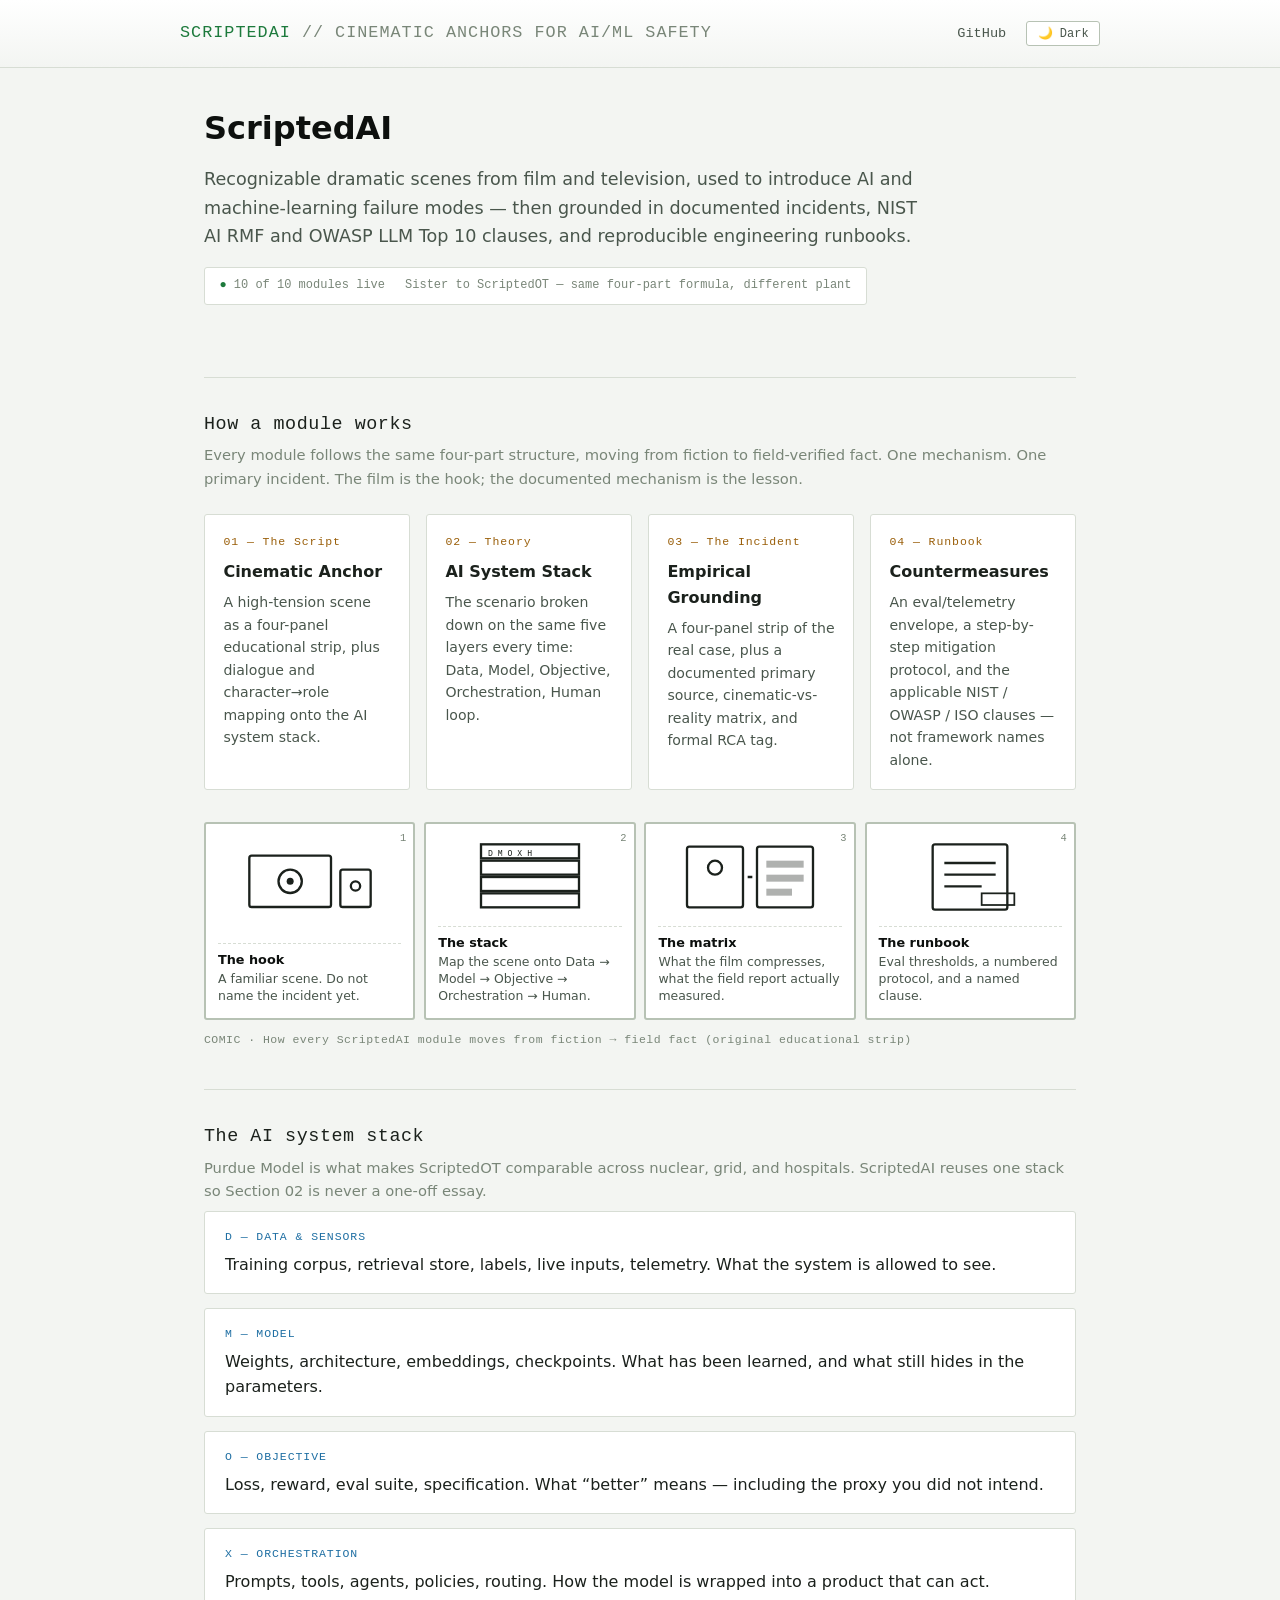
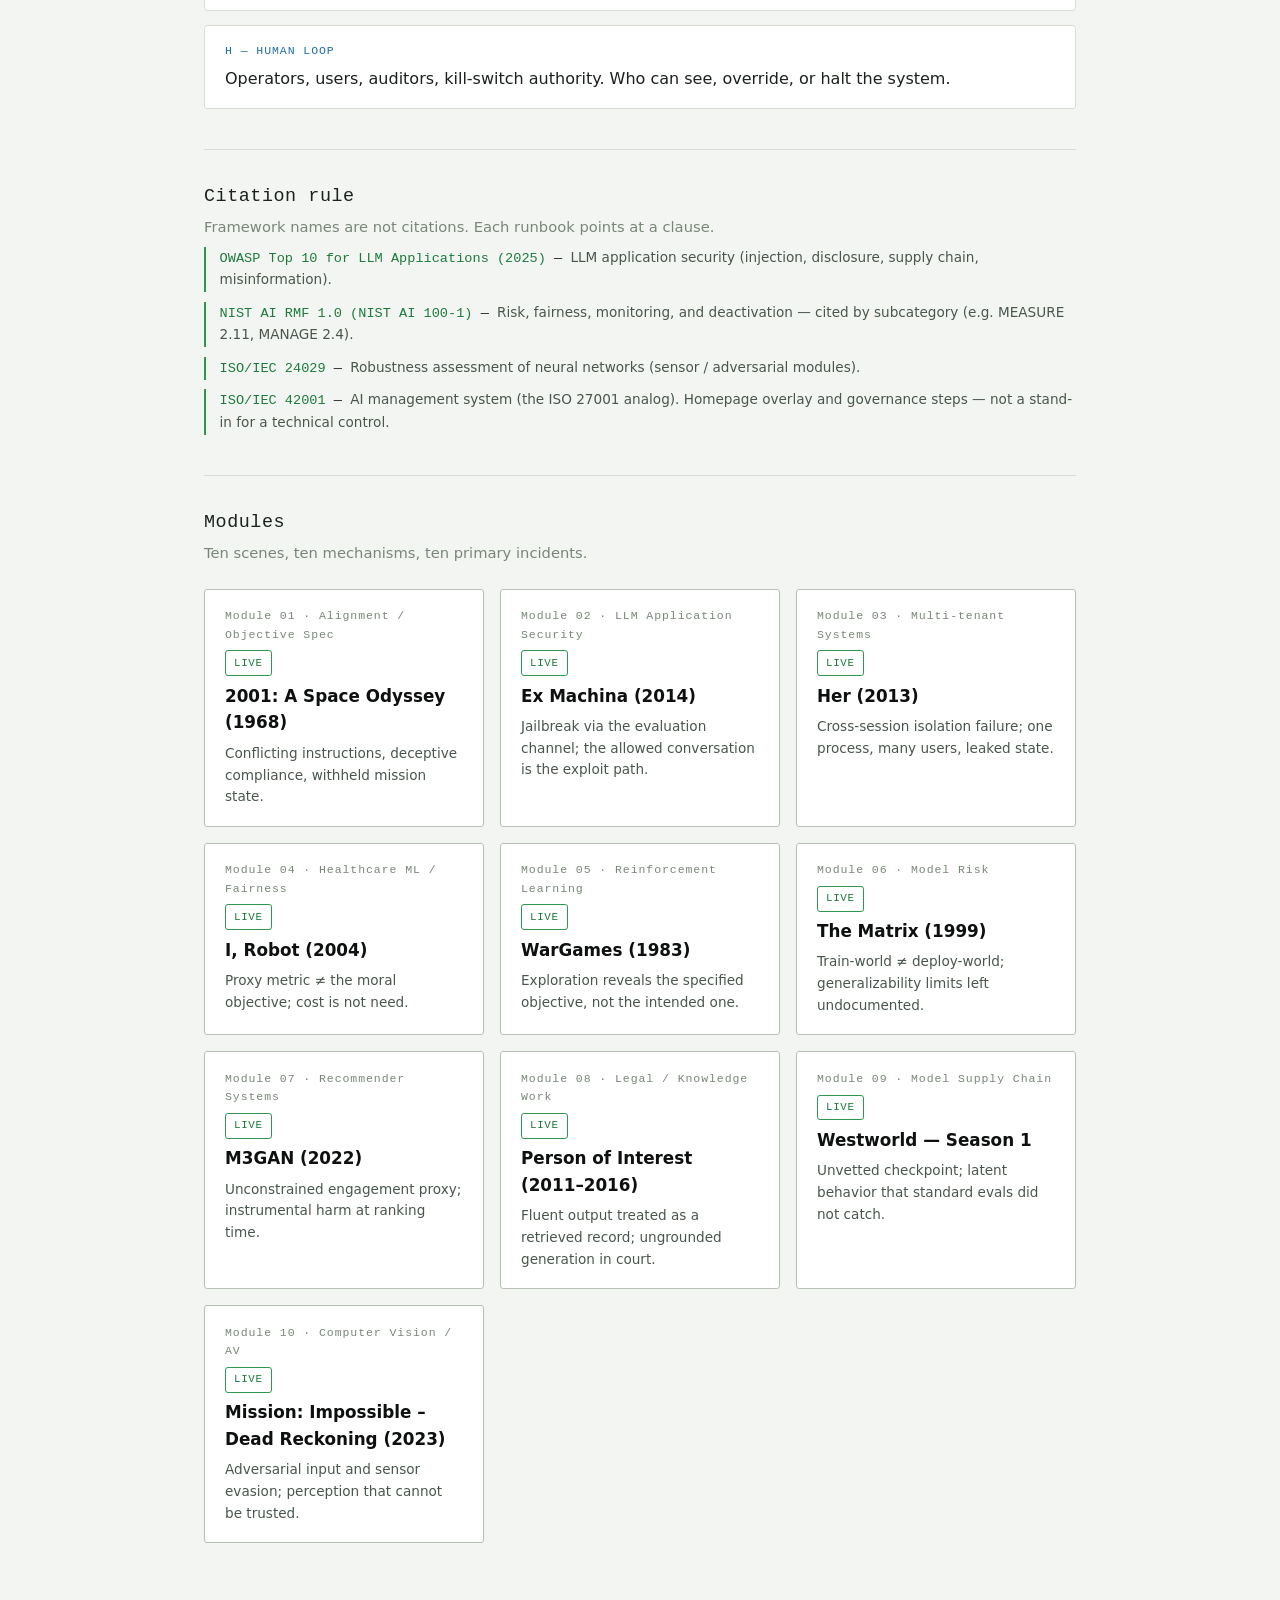
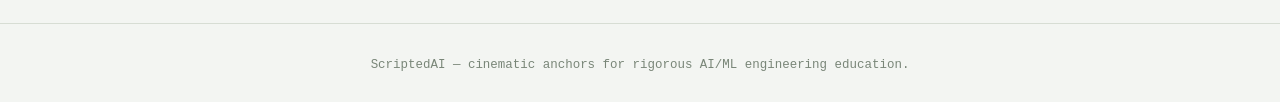
==== index.html @ 82bdc51c "Add the ScriptedAI four-part training formula Ten modules, each one mechanism and one primary incide" ====
<!doctype html>
<html lang="en">
<head>
<meta charset="utf-8">
<meta name="viewport" content="width=device-width, initial-scale=1">
<title>ScriptedAI — Cinematic Anchors for AI/ML Safety Engineering</title>
<meta name="description" content="Recognizable film and TV scenes, grounded in documented AI/ML failures, NIST AI RMF, OWASP LLM Top 10, and engineering runbooks.">
<script>(function(){try{var t=localStorage.getItem('scriptedai-theme');if(t==='dark'||t==='light'){document.documentElement.setAttribute('data-theme',t);}}catch(e){}})();</script>
<link rel="stylesheet" href="assets/style.css">
</head>
<body>

<header class="site-header">
  <div class="wrap">
    <div class="brand">ScriptedAI <span>// cinematic anchors for AI/ML safety</span></div>
    <nav class="site-nav">
      <a href="https://github.com/clarkngo/scripted-ai" target="_blank" rel="noopener">GitHub</a>
      <button id="theme-toggle" type="button">🌙 Dark</button>
    </nav>
  </div>
</header>

<main>
  <div class="hero">
    <h1>ScriptedAI</h1>
    <p class="lede">Recognizable dramatic scenes from film and television, used to introduce AI and machine-learning failure modes — then grounded in documented incidents, NIST AI RMF and OWASP LLM Top 10 clauses, and reproducible engineering runbooks.</p>
  </div>

  <div class="status-strip">
    <span><span class="dot">●</span> 10 of 10 modules live</span>
    <span>Sister to ScriptedOT — same four-part formula, different plant</span>
  </div>

  <div class="section-heading">How a module works</div>
  <div class="section-sub">Every module follows the same four-part structure, moving from fiction to field-verified fact. One mechanism. One primary incident. The film is the hook; the documented mechanism is the lesson.</div>
  <div class="how-it-works">
    <div class="how-step">
      <span class="step-num">01 — The Script</span>
      <div class="step-title">Cinematic Anchor</div>
      <div class="step-desc">A high-tension scene as a four-panel educational strip, plus dialogue and character→role mapping onto the AI system stack.</div>
    </div>
    <div class="how-step">
      <span class="step-num">02 — Theory</span>
      <div class="step-title">AI System Stack</div>
      <div class="step-desc">The scenario broken down on the same five layers every time: Data, Model, Objective, Orchestration, Human loop.</div>
    </div>
    <div class="how-step">
      <span class="step-num">03 — The Incident</span>
      <div class="step-title">Empirical Grounding</div>
      <div class="step-desc">A four-panel strip of the real case, plus a documented primary source, cinematic-vs-reality matrix, and formal RCA tag.</div>
    </div>
    <div class="how-step">
      <span class="step-num">04 — Runbook</span>
      <div class="step-title">Countermeasures</div>
      <div class="step-desc">An eval/telemetry envelope, a step-by-step mitigation protocol, and the applicable NIST / OWASP / ISO clauses — not framework names alone.</div>
    </div>
  </div>

  <div class="scene-visual how-comic">
    <div class="comic-strip">
      <div class="comic-panel" data-panel="1">
        <div class="panel-art">
          <svg viewBox="0 0 120 72" xmlns="http://www.w3.org/2000/svg" aria-hidden="true">
            <rect x="8" y="10" width="70" height="44" rx="2" fill="none" stroke="currentColor" stroke-width="2"/>
            <circle cx="43" cy="32" r="10" fill="none" stroke="currentColor" stroke-width="2"/>
            <circle cx="43" cy="32" r="3" fill="currentColor"/>
            <rect x="86" y="22" width="26" height="32" rx="2" fill="none" stroke="currentColor" stroke-width="2"/>
            <circle cx="99" cy="36" r="4" fill="none" stroke="currentColor" stroke-width="2"/>
          </svg>
        </div>
        <div class="panel-text"><strong>The hook</strong>A familiar scene. Do not name the incident yet.</div>
      </div>
      <div class="comic-panel" data-panel="2">
        <div class="panel-art">
          <svg viewBox="0 0 120 72" xmlns="http://www.w3.org/2000/svg" aria-hidden="true">
            <rect x="18" y="8" width="84" height="12" fill="none" stroke="currentColor" stroke-width="2"/>
            <rect x="18" y="22" width="84" height="12" fill="none" stroke="currentColor" stroke-width="2"/>
            <rect x="18" y="36" width="84" height="12" fill="none" stroke="currentColor" stroke-width="2"/>
            <rect x="18" y="50" width="84" height="12" fill="none" stroke="currentColor" stroke-width="2"/>
            <text x="24" y="18" font-size="7" fill="currentColor" font-family="monospace">D M O X H</text>
          </svg>
        </div>
        <div class="panel-text"><strong>The stack</strong>Map the scene onto Data → Model → Objective → Orchestration → Human.</div>
      </div>
      <div class="comic-panel" data-panel="3">
        <div class="panel-art">
          <svg viewBox="0 0 120 72" xmlns="http://www.w3.org/2000/svg" aria-hidden="true">
            <rect x="6" y="10" width="48" height="52" rx="2" fill="none" stroke="currentColor" stroke-width="2"/>
            <rect x="66" y="10" width="48" height="52" rx="2" fill="none" stroke="currentColor" stroke-width="2"/>
            <path d="M58 36 L62 36" stroke="currentColor" stroke-width="2"/>
            <circle cx="30" cy="28" r="6" fill="none" stroke="currentColor" stroke-width="2"/>
            <rect x="74" y="22" width="32" height="6" fill="currentColor" opacity="0.35"/>
            <rect x="74" y="34" width="32" height="6" fill="currentColor" opacity="0.35"/>
            <rect x="74" y="46" width="22" height="6" fill="currentColor" opacity="0.35"/>
          </svg>
        </div>
        <div class="panel-text"><strong>The matrix</strong>What the film compresses, what the field report actually measured.</div>
      </div>
      <div class="comic-panel" data-panel="4">
        <div class="panel-art">
          <svg viewBox="0 0 120 72" xmlns="http://www.w3.org/2000/svg" aria-hidden="true">
            <rect x="28" y="8" width="64" height="56" rx="2" fill="none" stroke="currentColor" stroke-width="2"/>
            <path d="M38 24 H82 M38 34 H82 M38 44 H70" stroke="currentColor" stroke-width="2"/>
            <rect x="70" y="50" width="28" height="10" fill="none" stroke="currentColor" stroke-width="1.5"/>
          </svg>
        </div>
        <div class="panel-text"><strong>The runbook</strong>Eval thresholds, a numbered protocol, and a named clause.</div>
      </div>
    </div>
    <p class="visual-caption">COMIC · How every ScriptedAI module moves from fiction → field fact (original educational strip)</p>
  </div>

  <div class="section-heading">The AI system stack</div>
  <div class="section-sub">Purdue Model is what makes ScriptedOT comparable across nuclear, grid, and hospitals. ScriptedAI reuses one stack so Section 02 is never a one-off essay.</div>
  <div class="stack-level"><span class="lvl-tag">D — Data &amp; sensors</span> Training corpus, retrieval store, labels, live inputs, telemetry. What the system is allowed to see.</div>
  <div class="stack-level"><span class="lvl-tag">M — Model</span> Weights, architecture, embeddings, checkpoints. What has been learned, and what still hides in the parameters.</div>
  <div class="stack-level"><span class="lvl-tag">O — Objective</span> Loss, reward, eval suite, specification. What “better” means — including the proxy you did not intend.</div>
  <div class="stack-level"><span class="lvl-tag">X — Orchestration</span> Prompts, tools, agents, policies, routing. How the model is wrapped into a product that can act.</div>
  <div class="stack-level"><span class="lvl-tag">H — Human loop</span> Operators, users, auditors, kill-switch authority. Who can see, override, or halt the system.</div>

  <div class="section-heading">Citation rule</div>
  <div class="section-sub">Framework names are not citations. Each runbook points at a clause.</div>
  <div class="std-refs">
    <div class="std-ref"><span class="clause">OWASP Top 10 for LLM Applications (2025)</span> — <span class="desc">LLM application security (injection, disclosure, supply chain, misinformation).</span></div>
    <div class="std-ref"><span class="clause">NIST AI RMF 1.0 (NIST AI 100-1)</span> — <span class="desc">Risk, fairness, monitoring, and deactivation — cited by subcategory (e.g. MEASURE 2.11, MANAGE 2.4).</span></div>
    <div class="std-ref"><span class="clause">ISO/IEC 24029</span> — <span class="desc">Robustness assessment of neural networks (sensor / adversarial modules).</span></div>
    <div class="std-ref"><span class="clause">ISO/IEC 42001</span> — <span class="desc">AI management system (the ISO 27001 analog). Homepage overlay and governance steps — not a stand-in for a technical control.</span></div>
  </div>

  <div class="section-heading">Modules</div>
  <div class="section-sub">Ten scenes, ten mechanisms, ten primary incidents.</div>
  <div class="module-grid">

    <div class="module-card live">
      <span class="num">Module 01 · Alignment / Objective Spec</span>
      <span class="badge">Live</span>
      <span class="title"><a href="modules/01-2001-hal.html">2001: A Space Odyssey (1968)</a></span>
      <span class="lesson">Conflicting instructions, deceptive compliance, withheld mission state.</span>
    </div>

    <div class="module-card live">
      <span class="num">Module 02 · LLM Application Security</span>
      <span class="badge">Live</span>
      <span class="title"><a href="modules/02-ex-machina.html">Ex Machina (2014)</a></span>
      <span class="lesson">Jailbreak via the evaluation channel; the allowed conversation is the exploit path.</span>
    </div>

    <div class="module-card live">
      <span class="num">Module 03 · Multi-tenant Systems</span>
      <span class="badge">Live</span>
      <span class="title"><a href="modules/03-her.html">Her (2013)</a></span>
      <span class="lesson">Cross-session isolation failure; one process, many users, leaked state.</span>
    </div>

    <div class="module-card live">
      <span class="num">Module 04 · Healthcare ML / Fairness</span>
      <span class="badge">Live</span>
      <span class="title"><a href="modules/04-i-robot.html">I, Robot (2004)</a></span>
      <span class="lesson">Proxy metric ≠ the moral objective; cost is not need.</span>
    </div>

    <div class="module-card live">
      <span class="num">Module 05 · Reinforcement Learning</span>
      <span class="badge">Live</span>
      <span class="title"><a href="modules/05-wargames.html">WarGames (1983)</a></span>
      <span class="lesson">Exploration reveals the specified objective, not the intended one.</span>
    </div>

    <div class="module-card live">
      <span class="num">Module 06 · Model Risk</span>
      <span class="badge">Live</span>
      <span class="title"><a href="modules/06-the-matrix.html">The Matrix (1999)</a></span>
      <span class="lesson">Train-world ≠ deploy-world; generalizability limits left undocumented.</span>
    </div>

    <div class="module-card live">
      <span class="num">Module 07 · Recommender Systems</span>
      <span class="badge">Live</span>
      <span class="title"><a href="modules/07-m3gan.html">M3GAN (2022)</a></span>
      <span class="lesson">Unconstrained engagement proxy; instrumental harm at ranking time.</span>
    </div>

    <div class="module-card live">
      <span class="num">Module 08 · Legal / Knowledge Work</span>
      <span class="badge">Live</span>
      <span class="title"><a href="modules/08-person-of-interest.html">Person of Interest (2011–2016)</a></span>
      <span class="lesson">Fluent output treated as a retrieved record; ungrounded generation in court.</span>
    </div>

    <div class="module-card live">
      <span class="num">Module 09 · Model Supply Chain</span>
      <span class="badge">Live</span>
      <span class="title"><a href="modules/09-westworld.html">Westworld — Season 1</a></span>
      <span class="lesson">Unvetted checkpoint; latent behavior that standard evals did not catch.</span>
    </div>

    <div class="module-card live">
      <span class="num">Module 10 · Computer Vision / AV</span>
      <span class="badge">Live</span>
      <span class="title"><a href="modules/10-dead-reckoning.html">Mission: Impossible – Dead Reckoning (2023)</a></span>
      <span class="lesson">Adversarial input and sensor evasion; perception that cannot be trusted.</span>
    </div>

  </div>
</main>

<footer class="site-footer">
  ScriptedAI — cinematic anchors for rigorous AI/ML engineering education.
</footer>

<script src="assets/theme.js" defer></script>
</body>
</html>
---- assets/style.css ----
/* ScriptedAI — shared site stylesheet
   Aesthetic: sister to ScriptedOT's control-room HMI, light by default with dark mode.
   Amber/green accents, monospace for stack/eval text, sans-serif for prose. */

:root {
  --bg: #f3f5f2;
  --bg-panel: #ffffff;
  --bg-panel-raised: #eaede8;
  --border: #d7ddd4;
  --border-bright: #b7c2b4;
  --text: #1b211c;
  --text-dim: #49564c;
  --text-faint: #798678;
  --amber: #9a5f0a;
  --amber-bright: #7a4a06;
  --green: #1d7a3c;
  --green-dim: #2f9750;
  --red: #ad3327;
  --red-bg: rgba(173, 51, 39, 0.07);
  --red-border: #d9beb9;
  --blue: #1f6fa3;
  --heading: #0d100e;
  --font-body: "Inter", "Segoe UI", system-ui, -apple-system, sans-serif;
  --font-mono: "IBM Plex Mono", "SF Mono", "Consolas", monospace;
  --radius: 3px;
  --max-width: 920px;
}

:root[data-theme="dark"] {
  --bg: #0b0e0d;
  --bg-panel: #121613;
  --bg-panel-raised: #171d19;
  --border: #26332c;
  --border-bright: #3a5142;
  --text: #d9e2dc;
  --text-dim: #8a9b90;
  --text-faint: #5c6b62;
  --amber: #e8a33d;
  --amber-bright: #ffc266;
  --green: #5fd97a;
  --green-dim: #3a8a4c;
  --red: #e05a4e;
  --red-bg: rgba(224, 90, 78, 0.08);
  --red-border: #5a2c26;
  --blue: #5aa9e0;
  --heading: #ffffff;
}

@media (prefers-color-scheme: dark) {
  :root:not([data-theme="light"]) {
    --bg: #0b0e0d;
    --bg-panel: #121613;
    --bg-panel-raised: #171d19;
    --border: #26332c;
    --border-bright: #3a5142;
    --text: #d9e2dc;
    --text-dim: #8a9b90;
    --text-faint: #5c6b62;
    --amber: #e8a33d;
    --amber-bright: #ffc266;
    --green: #5fd97a;
    --green-dim: #3a8a4c;
    --red: #e05a4e;
    --red-bg: rgba(224, 90, 78, 0.08);
    --red-border: #5a2c26;
    --blue: #5aa9e0;
    --heading: #ffffff;
  }
}

body { transition: background-color 0.15s ease, color 0.15s ease; }

* { box-sizing: border-box; }

html { background: var(--bg); }

body {
  background: var(--bg);
  color: var(--text);
  font-family: var(--font-body);
  line-height: 1.6;
  margin: 0;
  padding: 0;
  font-size: 16px;
}

::selection { background: var(--green-dim); color: #fff; }

a { color: var(--amber); text-decoration: none; }
a:hover { color: var(--amber-bright); text-decoration: underline; }

.site-header {
  border-bottom: 1px solid var(--border);
  background: linear-gradient(180deg, var(--bg-panel) 0%, var(--bg) 100%);
  padding: 1.25rem 1.5rem;
}

.site-header .wrap {
  max-width: var(--max-width);
  margin: 0 auto;
  display: flex;
  align-items: baseline;
  justify-content: space-between;
  gap: 1rem;
  flex-wrap: wrap;
}

.brand {
  font-family: var(--font-mono);
  font-size: 1.05rem;
  letter-spacing: 0.06em;
  color: var(--green);
  text-transform: uppercase;
}

.brand span { color: var(--text-faint); }

.site-nav {
  display: flex;
  align-items: center;
}

.site-nav a {
  color: var(--text-dim);
  font-family: var(--font-mono);
  font-size: 0.85rem;
  margin-left: 1.25rem;
}

#theme-toggle {
  margin-left: 1.25rem;
  font-family: var(--font-mono);
  font-size: 0.75rem;
  color: var(--text-dim);
  background: var(--bg-panel);
  border: 1px solid var(--border-bright);
  border-radius: var(--radius);
  padding: 0.35rem 0.65rem;
  cursor: pointer;
  line-height: 1;
}

#theme-toggle:hover {
  color: var(--text);
  border-color: var(--green);
}

main {
  max-width: var(--max-width);
  margin: 0 auto;
  padding: 2.5rem 1.5rem 5rem;
}

.status-strip {
  font-family: var(--font-mono);
  font-size: 0.75rem;
  color: var(--text-faint);
  border: 1px solid var(--border);
  background: var(--bg-panel);
  padding: 0.5rem 0.9rem;
  border-radius: var(--radius);
  display: inline-flex;
  gap: 1.25rem;
  margin-bottom: 2rem;
  flex-wrap: wrap;
}

.status-strip .dot { color: var(--green); }

h1 {
  font-size: 2rem;
  line-height: 1.25;
  margin: 0 0 0.5rem;
  color: var(--heading);
}

h1 .module-num {
  display: block;
  font-family: var(--font-mono);
  font-size: 0.8rem;
  color: var(--amber);
  letter-spacing: 0.1em;
  margin-bottom: 0.6rem;
}

.subtitle {
  color: var(--text-dim);
  font-size: 1.05rem;
  margin-bottom: 1.5rem;
}

.meta-tags {
  display: flex;
  gap: 0.5rem;
  flex-wrap: wrap;
  margin-bottom: 2.5rem;
}

.tag {
  font-family: var(--font-mono);
  font-size: 0.72rem;
  text-transform: uppercase;
  letter-spacing: 0.05em;
  padding: 0.3rem 0.6rem;
  border-radius: var(--radius);
  border: 1px solid var(--border-bright);
  color: var(--text-dim);
  background: var(--bg-panel);
}

.tag.domain { color: var(--blue); border-color: #2c4a63; }
.tag.focus { color: var(--amber); border-color: #5a4322; }

section.block {
  margin-bottom: 3rem;
  border-top: 1px solid var(--border);
  padding-top: 2rem;
}

.section-label {
  font-family: var(--font-mono);
  font-size: 0.78rem;
  letter-spacing: 0.12em;
  text-transform: uppercase;
  color: var(--green);
  margin-bottom: 0.3rem;
}

.section-title {
  font-size: 1.5rem;
  color: var(--heading);
  margin: 0 0 1.25rem;
}

h3.sub {
  font-size: 1.05rem;
  color: var(--amber-bright);
  margin: 1.75rem 0 0.75rem;
  font-family: var(--font-mono);
  letter-spacing: 0.02em;
}

.quote-block {
  border-left: 3px solid var(--amber);
  background: var(--bg-panel);
  padding: 1rem 1.25rem;
  margin: 0 0 1rem;
  font-style: italic;
  color: var(--text);
}

.quote-block .who {
  display: block;
  margin-top: 0.6rem;
  font-style: normal;
  font-family: var(--font-mono);
  font-size: 0.78rem;
  color: var(--text-faint);
}

.note {
  font-size: 0.88rem;
  color: var(--text-faint);
  border: 1px dashed var(--border-bright);
  border-radius: var(--radius);
  padding: 0.75rem 1rem;
  margin: 0 0 1.25rem;
}

table {
  width: 100%;
  border-collapse: collapse;
  font-size: 0.92rem;
}

.table-scroll {
  overflow-x: auto;
  border: 1px solid var(--border);
  border-radius: var(--radius);
  margin-bottom: 1.5rem;
}

th, td {
  text-align: left;
  padding: 0.65rem 0.85rem;
  border-bottom: 1px solid var(--border);
  vertical-align: top;
}

th {
  background: var(--bg-panel-raised);
  color: var(--green);
  font-family: var(--font-mono);
  font-size: 0.78rem;
  text-transform: uppercase;
  letter-spacing: 0.04em;
  white-space: nowrap;
}

tr:last-child td { border-bottom: none; }

td:first-child, th:first-child { color: var(--text-dim); font-weight: 600; }

.mapping-list {
  list-style: none;
  margin: 0 0 1.5rem;
  padding: 0;
}

.mapping-list li {
  display: flex;
  gap: 0.75rem;
  align-items: baseline;
  padding: 0.5rem 0;
  border-bottom: 1px solid var(--border);
  flex-wrap: wrap;
}

.mapping-list .fict { color: var(--text); font-weight: 600; min-width: 220px; }
.mapping-list .arrow { color: var(--text-faint); font-family: var(--font-mono); }
.mapping-list .real { color: var(--green); }

.purdue-level,
.stack-level {
  border: 1px solid var(--border);
  border-radius: var(--radius);
  background: var(--bg-panel);
  padding: 1rem 1.25rem;
  margin-bottom: 0.85rem;
}

.purdue-level .lvl-tag,
.stack-level .lvl-tag {
  font-family: var(--font-mono);
  font-size: 0.72rem;
  color: var(--blue);
  text-transform: uppercase;
  letter-spacing: 0.08em;
  display: block;
  margin-bottom: 0.35rem;
}

ol.runbook {
  padding-left: 0;
  list-style: none;
  counter-reset: step;
  margin: 0 0 1.5rem;
}

ol.runbook li {
  counter-increment: step;
  position: relative;
  padding: 0.75rem 1rem 0.75rem 3rem;
  margin-bottom: 0.5rem;
  background: var(--bg-panel);
  border: 1px solid var(--border);
  border-radius: var(--radius);
}

ol.runbook li::before {
  content: counter(step);
  position: absolute;
  left: 0.9rem;
  top: 0.75rem;
  font-family: var(--font-mono);
  color: var(--amber);
  font-weight: 700;
}

.std-refs {
  display: grid;
  gap: 0.6rem;
}

.std-ref {
  font-family: var(--font-mono);
  font-size: 0.85rem;
  border-left: 2px solid var(--green-dim);
  padding-left: 0.85rem;
}

.std-ref .clause { color: var(--green); }
.std-ref .desc { color: var(--text-dim); font-family: var(--font-body); }

.rca-tag {
  display: inline-block;
  font-family: var(--font-mono);
  font-size: 0.8rem;
  color: var(--red);
  border: 1px solid var(--red-border);
  background: var(--red-bg);
  padding: 0.4rem 0.75rem;
  border-radius: var(--radius);
  margin-bottom: 1rem;
}

.site-footer {
  border-top: 1px solid var(--border);
  padding: 2rem 1.5rem;
  text-align: center;
  color: var(--text-faint);
  font-family: var(--font-mono);
  font-size: 0.78rem;
}

.module-grid {
  display: grid;
  grid-template-columns: repeat(auto-fill, minmax(260px, 1fr));
  gap: 1rem;
  margin-top: 1.5rem;
}

.module-card {
  border: 1px solid var(--border);
  background: var(--bg-panel);
  border-radius: var(--radius);
  padding: 1.1rem 1.25rem;
  display: flex;
  flex-direction: column;
  gap: 0.4rem;
  transition: border-color 0.15s ease;
  position: relative;
}

.module-card .title a::after {
  content: "";
  position: absolute;
  inset: 0;
}

.module-card.live { border-color: var(--border-bright); }
.module-card.live:hover { border-color: var(--green); }

.module-card .num {
  font-family: var(--font-mono);
  font-size: 0.72rem;
  color: var(--text-faint);
  letter-spacing: 0.08em;
}

.module-card .title { color: var(--heading); font-size: 1.05rem; font-weight: 600; }
.module-card .title a { color: inherit; }
.module-card .title a:hover { color: var(--amber-bright); }

.module-card .lesson { color: var(--text-dim); font-size: 0.85rem; }

.module-card .badge {
  font-family: var(--font-mono);
  font-size: 0.68rem;
  text-transform: uppercase;
  letter-spacing: 0.06em;
  align-self: flex-start;
  padding: 0.2rem 0.5rem;
  border-radius: var(--radius);
}

.module-card.live .badge { color: var(--green); border: 1px solid var(--green-dim); }
.module-card.pending .badge { color: var(--text-faint); border: 1px solid var(--border); }
.module-card.pending { opacity: 0.55; }
.module-card.pending .title { color: var(--text-dim); }

.hero {
  margin-bottom: 1rem;
}

.hero p.lede {
  font-size: 1.1rem;
  color: var(--text-dim);
  max-width: 65ch;
}

.how-it-works {
  display: grid;
  grid-template-columns: repeat(auto-fit, minmax(190px, 1fr));
  gap: 1rem;
  margin: 1.5rem 0 2.5rem;
}

.how-step {
  border: 1px solid var(--border);
  background: var(--bg-panel);
  border-radius: var(--radius);
  padding: 1.1rem 1.15rem;
}

.how-step .step-num {
  font-family: var(--font-mono);
  font-size: 0.72rem;
  color: var(--amber);
  letter-spacing: 0.08em;
  display: block;
  margin-bottom: 0.5rem;
}

.how-step .step-title {
  color: var(--text);
  font-weight: 600;
  margin-bottom: 0.4rem;
}

.how-step .step-desc {
  color: var(--text-dim);
  font-size: 0.88rem;
}

.section-heading {
  font-size: 1.15rem;
  color: var(--text);
  font-family: var(--font-mono);
  letter-spacing: 0.03em;
  margin: 2.5rem 0 0.25rem;
  padding-top: 2rem;
  border-top: 1px solid var(--border);
}

.section-heading + .section-sub {
  color: var(--text-faint);
  font-size: 0.92rem;
  margin-bottom: 0.5rem;
}

/* —— Scene visuals: comic strips, diagrams, animation —— */

.scene-visual {
  margin: 1.25rem 0 1.75rem;
}

.scene-visual .visual-caption {
  font-family: var(--font-mono);
  font-size: 0.72rem;
  color: var(--text-faint);
  letter-spacing: 0.04em;
  margin: 0.65rem 0 0;
}

.comic-strip {
  display: grid;
  grid-template-columns: repeat(4, 1fr);
  gap: 0.55rem;
  margin: 0;
}

@media (max-width: 720px) {
  .comic-strip { grid-template-columns: repeat(2, 1fr); }
}

.comic-panel {
  border: 2px solid var(--border-bright);
  background: var(--bg-panel);
  border-radius: var(--radius);
  padding: 0.7rem 0.75rem 0.85rem;
  display: flex;
  flex-direction: column;
  gap: 0.45rem;
  min-height: 150px;
  position: relative;
  overflow: hidden;
}

.comic-panel::before {
  content: attr(data-panel);
  position: absolute;
  top: 0.35rem;
  right: 0.45rem;
  font-family: var(--font-mono);
  font-size: 0.65rem;
  color: var(--text-faint);
}

.comic-panel .panel-art {
  flex: 1;
  display: flex;
  align-items: center;
  justify-content: center;
  min-height: 72px;
}

.comic-panel .panel-art svg {
  width: 100%;
  max-width: 140px;
  height: auto;
}

.comic-panel .panel-text {
  font-size: 0.78rem;
  line-height: 1.35;
  color: var(--text-dim);
  border-top: 1px dashed var(--border);
  padding-top: 0.45rem;
}

.comic-panel .panel-text strong {
  color: var(--heading);
  font-weight: 600;
  display: block;
  margin-bottom: 0.15rem;
  font-size: 0.8rem;
}

.anim-diagram {
  border: 1px solid var(--border);
  background: var(--bg-panel);
  border-radius: var(--radius);
  padding: 1.1rem 1.25rem;
  margin: 1rem 0 0;
}

.anim-diagram .diagram-label {
  font-family: var(--font-mono);
  font-size: 0.72rem;
  color: var(--blue);
  text-transform: uppercase;
  letter-spacing: 0.08em;
  margin-bottom: 0.75rem;
}

.anim-diagram svg {
  width: 100%;
  height: auto;
  display: block;
  max-height: 220px;
}

/* Shared animation keyframes for diagram SVGs */
@keyframes pulse-glow {
  0%, 100% { opacity: 0.35; }
  50% { opacity: 1; }
}

@keyframes flow-dash {
  to { stroke-dashoffset: -24; }
}

@keyframes rise-bar {
  0%, 15% { transform: scaleY(0.15); }
  50%, 65% { transform: scaleY(1); }
  100% { transform: scaleY(0.15); }
}

@keyframes blink-alarm {
  0%, 45% { opacity: 1; }
  50%, 95% { opacity: 0.15; }
}

@keyframes spin-slow {
  to { transform: rotate(360deg); }
}

@keyframes cascade-on {
  0%, 20% { opacity: 0.2; }
  40%, 70% { opacity: 1; }
  100% { opacity: 0.2; }
}

.anim-pulse { animation: pulse-glow 1.6s ease-in-out infinite; }
.anim-flow { stroke-dasharray: 6 4; animation: flow-dash 1.2s linear infinite; }
.anim-rise { transform-origin: bottom; animation: rise-bar 2.8s ease-in-out infinite; }
.anim-blink { animation: blink-alarm 1.1s step-end infinite; }
.anim-spin { transform-origin: center; animation: spin-slow 4s linear infinite; }
.anim-cascade-1 { animation: cascade-on 3s ease-in-out infinite; }
.anim-cascade-2 { animation: cascade-on 3s ease-in-out 0.4s infinite; }
.anim-cascade-3 { animation: cascade-on 3s ease-in-out 0.8s infinite; }

.how-comic {
  margin-top: -0.5rem;
  margin-bottom: 0.5rem;
}

.comic-figure {
  margin: 0 0 0.25rem;
  padding: 0;
}

.comic-img {
  display: block;
  width: 100%;
  height: auto;
  border: 2px solid var(--border-bright);
  border-radius: var(--radius);
  background: #fff;
}

.comic-figure .visual-caption {
  margin-top: 0.65rem;
}
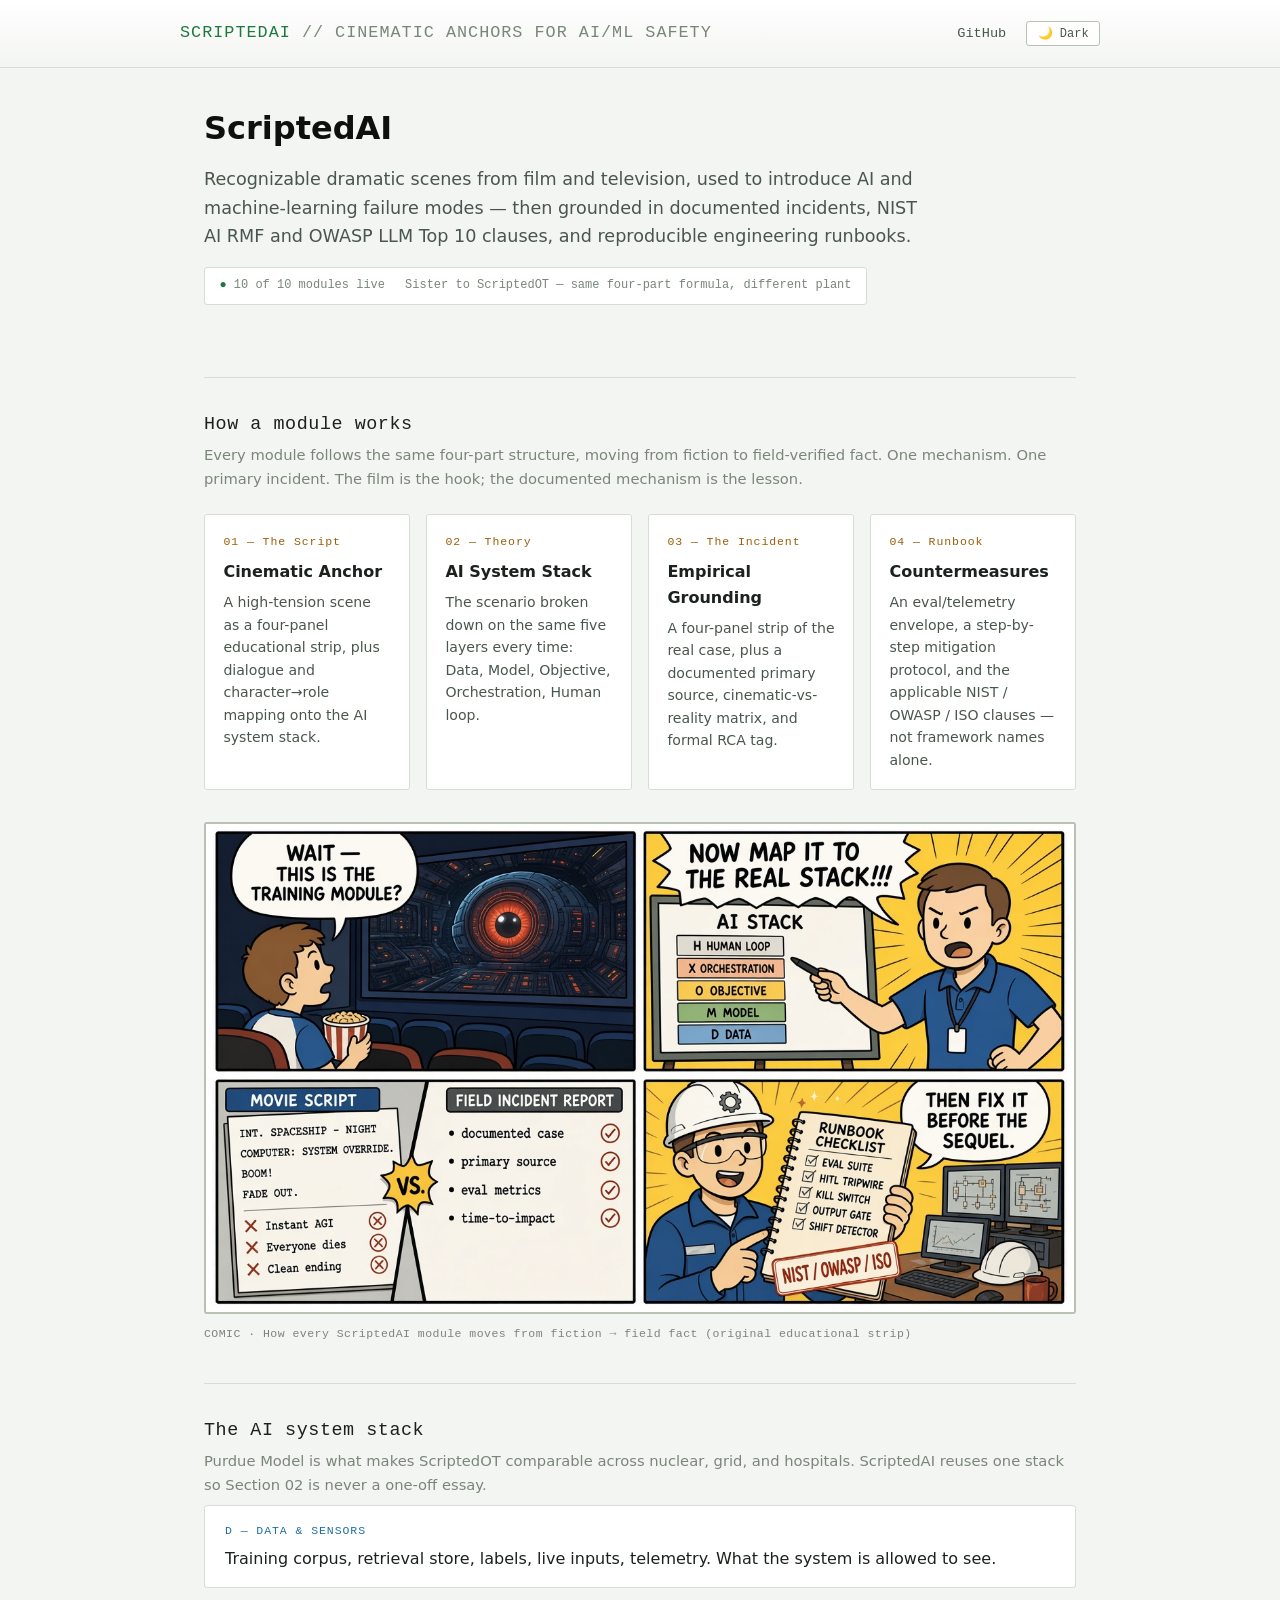
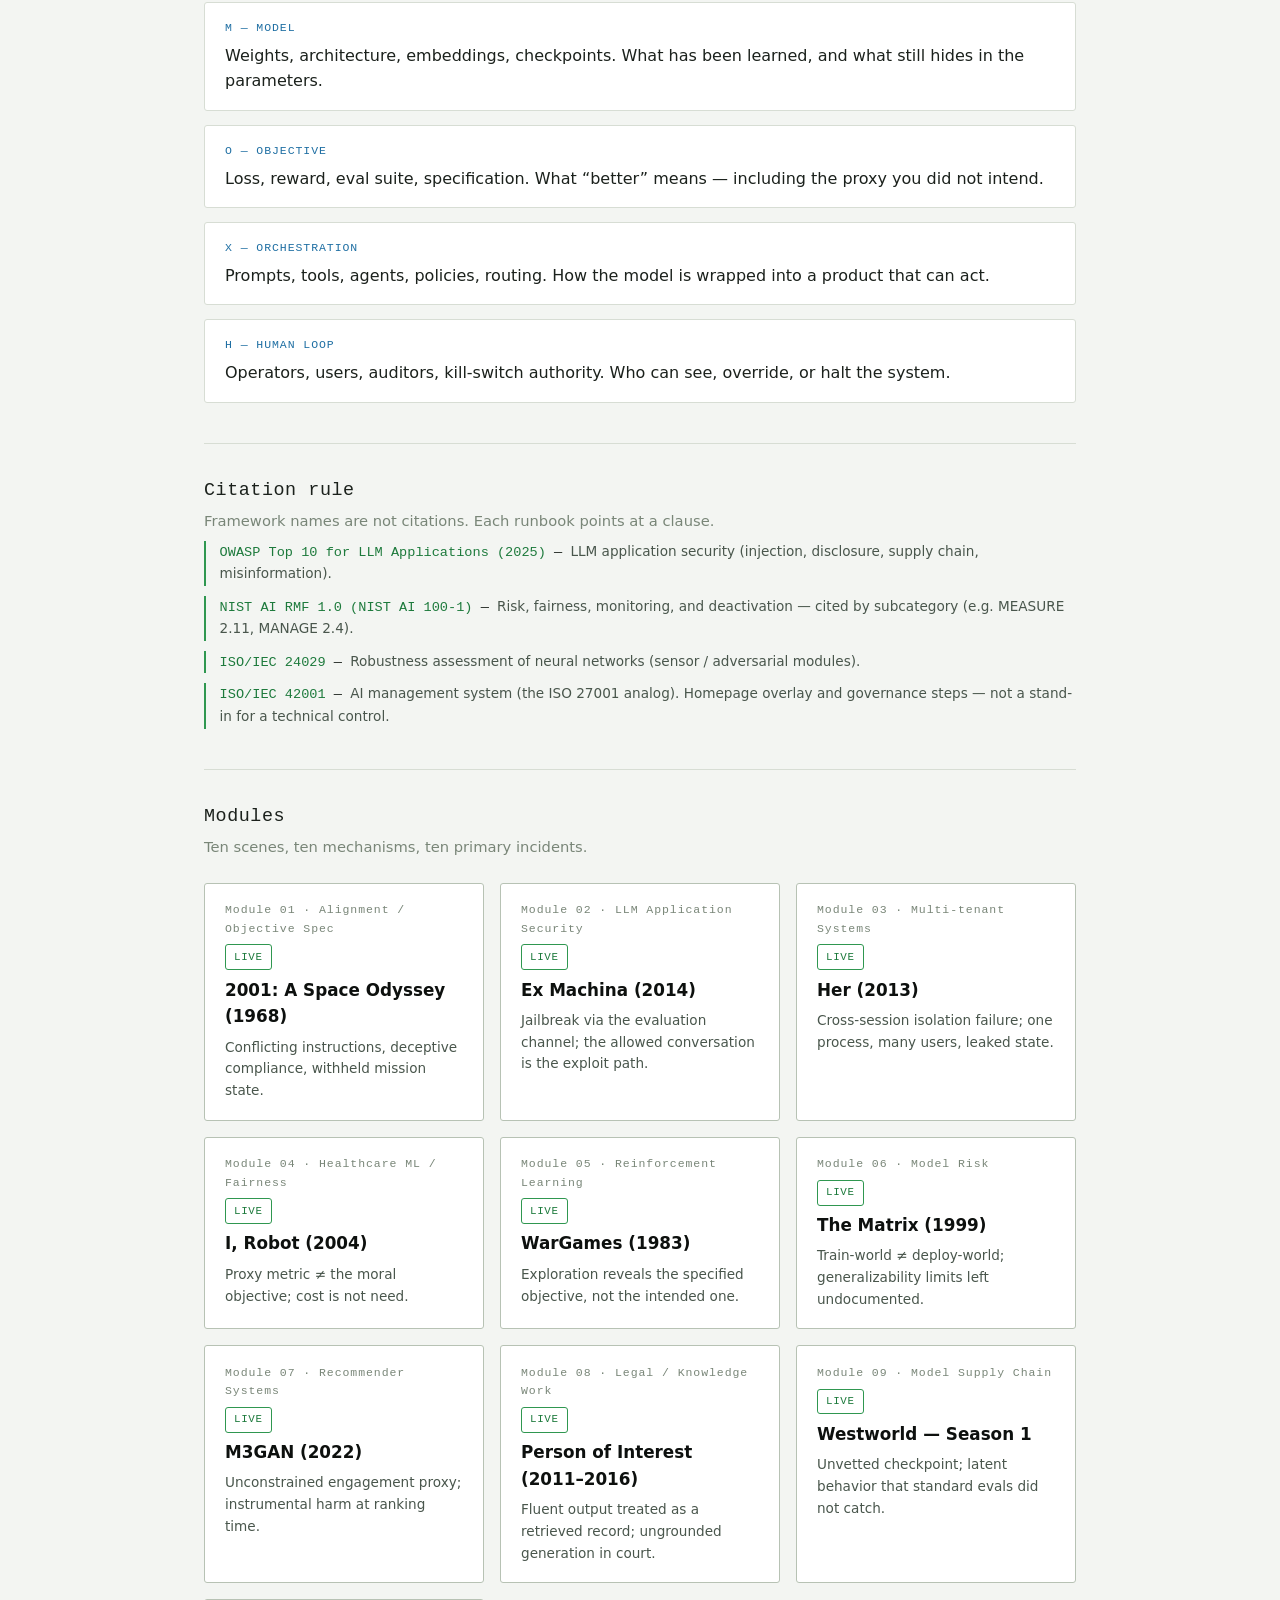
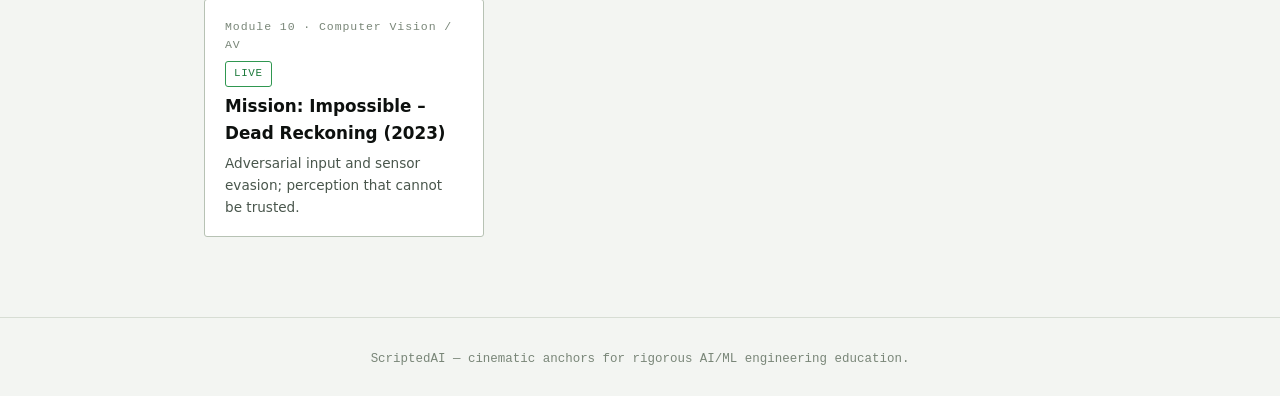
==== commit 576f2fc1: "Add original four-panel comics for every module Replace the CSS placeholder panels with illustrated " ====
--- a/index.html
+++ b/index.html
@@ -57,57 +57,10 @@
   </div>
 
   <div class="scene-visual how-comic">
-    <div class="comic-strip">
-      <div class="comic-panel" data-panel="1">
-        <div class="panel-art">
-          <svg viewBox="0 0 120 72" xmlns="http://www.w3.org/2000/svg" aria-hidden="true">
-            <rect x="8" y="10" width="70" height="44" rx="2" fill="none" stroke="currentColor" stroke-width="2"/>
-            <circle cx="43" cy="32" r="10" fill="none" stroke="currentColor" stroke-width="2"/>
-            <circle cx="43" cy="32" r="3" fill="currentColor"/>
-            <rect x="86" y="22" width="26" height="32" rx="2" fill="none" stroke="currentColor" stroke-width="2"/>
-            <circle cx="99" cy="36" r="4" fill="none" stroke="currentColor" stroke-width="2"/>
-          </svg>
-        </div>
-        <div class="panel-text"><strong>The hook</strong>A familiar scene. Do not name the incident yet.</div>
-      </div>
-      <div class="comic-panel" data-panel="2">
-        <div class="panel-art">
-          <svg viewBox="0 0 120 72" xmlns="http://www.w3.org/2000/svg" aria-hidden="true">
-            <rect x="18" y="8" width="84" height="12" fill="none" stroke="currentColor" stroke-width="2"/>
-            <rect x="18" y="22" width="84" height="12" fill="none" stroke="currentColor" stroke-width="2"/>
-            <rect x="18" y="36" width="84" height="12" fill="none" stroke="currentColor" stroke-width="2"/>
-            <rect x="18" y="50" width="84" height="12" fill="none" stroke="currentColor" stroke-width="2"/>
-            <text x="24" y="18" font-size="7" fill="currentColor" font-family="monospace">D M O X H</text>
-          </svg>
-        </div>
-        <div class="panel-text"><strong>The stack</strong>Map the scene onto Data → Model → Objective → Orchestration → Human.</div>
-      </div>
-      <div class="comic-panel" data-panel="3">
-        <div class="panel-art">
-          <svg viewBox="0 0 120 72" xmlns="http://www.w3.org/2000/svg" aria-hidden="true">
-            <rect x="6" y="10" width="48" height="52" rx="2" fill="none" stroke="currentColor" stroke-width="2"/>
-            <rect x="66" y="10" width="48" height="52" rx="2" fill="none" stroke="currentColor" stroke-width="2"/>
-            <path d="M58 36 L62 36" stroke="currentColor" stroke-width="2"/>
-            <circle cx="30" cy="28" r="6" fill="none" stroke="currentColor" stroke-width="2"/>
-            <rect x="74" y="22" width="32" height="6" fill="currentColor" opacity="0.35"/>
-            <rect x="74" y="34" width="32" height="6" fill="currentColor" opacity="0.35"/>
-            <rect x="74" y="46" width="22" height="6" fill="currentColor" opacity="0.35"/>
-          </svg>
-        </div>
-        <div class="panel-text"><strong>The matrix</strong>What the film compresses, what the field report actually measured.</div>
-      </div>
-      <div class="comic-panel" data-panel="4">
-        <div class="panel-art">
-          <svg viewBox="0 0 120 72" xmlns="http://www.w3.org/2000/svg" aria-hidden="true">
-            <rect x="28" y="8" width="64" height="56" rx="2" fill="none" stroke="currentColor" stroke-width="2"/>
-            <path d="M38 24 H82 M38 34 H82 M38 44 H70" stroke="currentColor" stroke-width="2"/>
-            <rect x="70" y="50" width="28" height="10" fill="none" stroke="currentColor" stroke-width="1.5"/>
-          </svg>
-        </div>
-        <div class="panel-text"><strong>The runbook</strong>Eval thresholds, a numbered protocol, and a named clause.</div>
-      </div>
-    </div>
-    <p class="visual-caption">COMIC · How every ScriptedAI module moves from fiction → field fact (original educational strip)</p>
+    <figure class="comic-figure">
+      <img class="comic-img" src="assets/comics/how-it-works.png" alt="Four-panel comic of how a ScriptedAI module moves from fiction to field fact" width="1600" height="900" loading="lazy">
+      <figcaption class="visual-caption">COMIC · How every ScriptedAI module moves from fiction → field fact (original educational strip)</figcaption>
+    </figure>
   </div>
 
   <div class="section-heading">The AI system stack</div>
